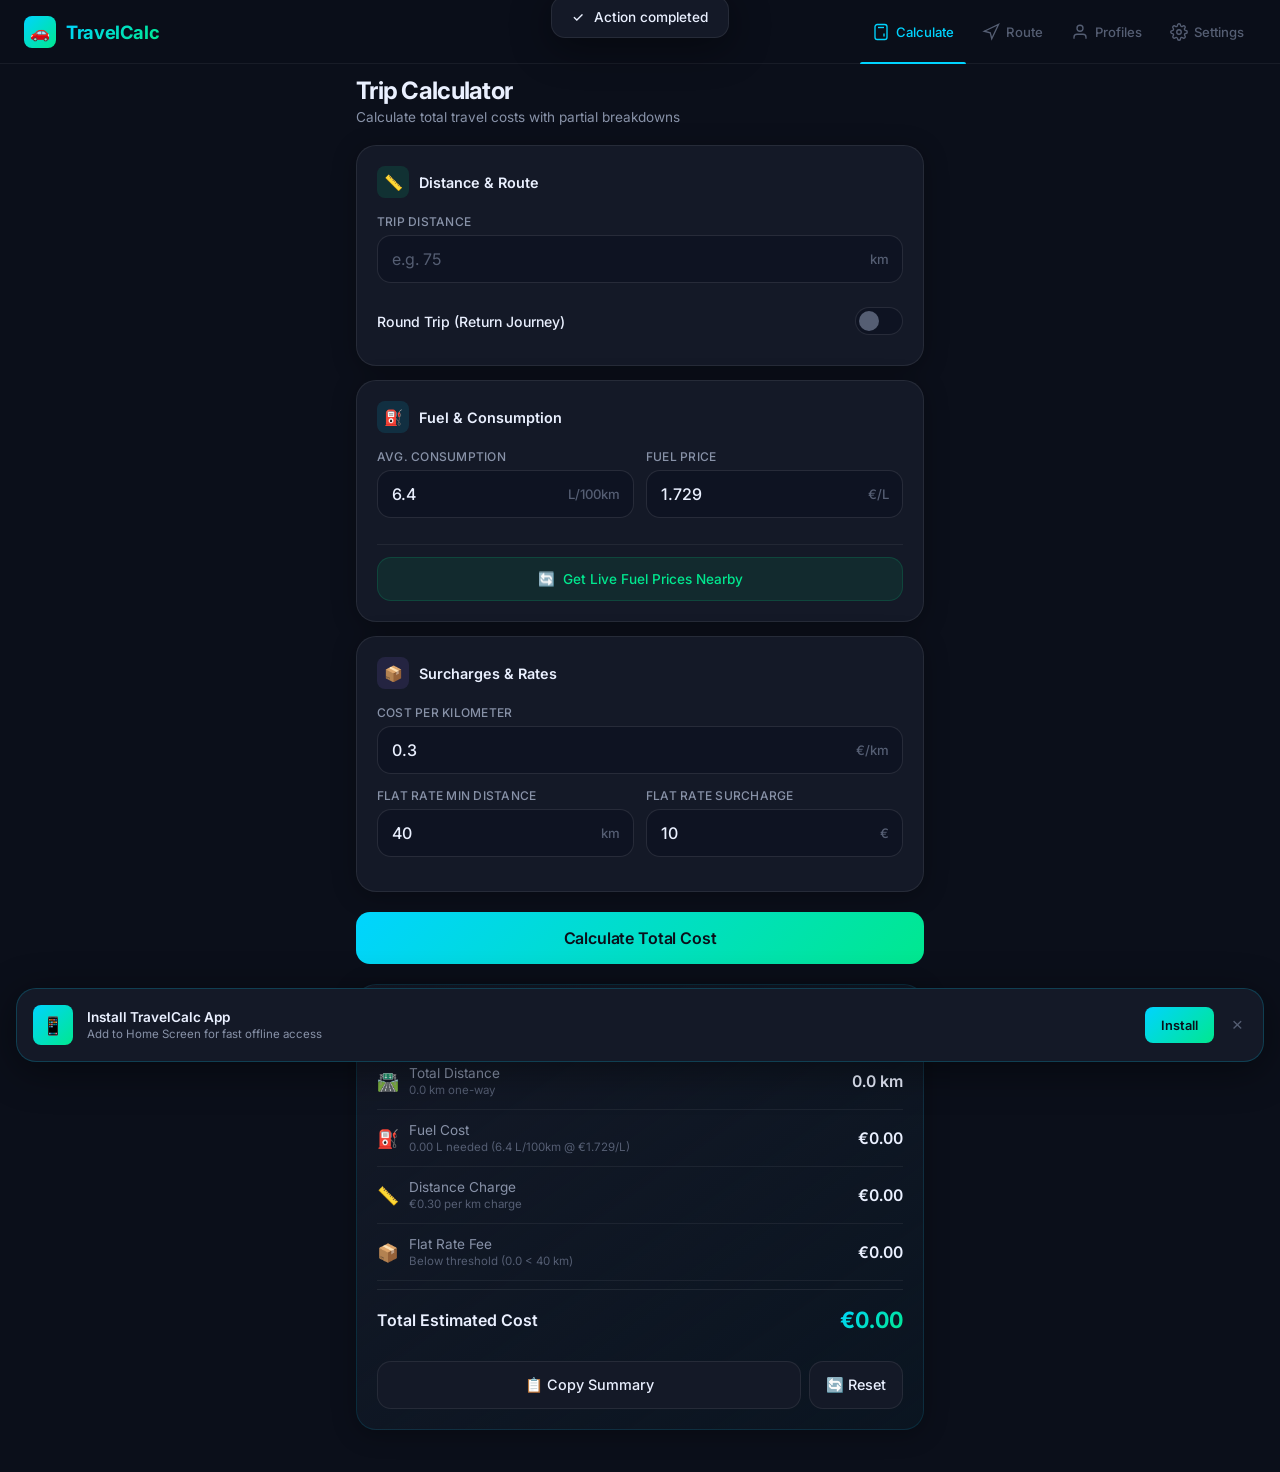
==== index.html @ 8da4ad48 "TravelCalc PWA v1.0 — Travel Cost Calculator" ====
<!DOCTYPE html>
<html lang="en">
<head>
  <meta charset="UTF-8">
  <meta name="viewport" content="width=device-width, initial-scale=1.0, maximum-scale=1.0, user-scalable=no, viewport-fit=cover">
  <title>Travel Cost Calculator — Smart Trip Expense & Fuel Estimation</title>
  <meta name="description" content="Quickly calculate travel and trip driving costs. Accurate fuel expenses, flat rates, per-kilometer charges, multiple vehicle profiles, and real-time gas prices.">
  <meta name="theme-color" content="#0b0f1a">
  <meta name="apple-mobile-web-app-capable" content="yes">
  <meta name="apple-mobile-web-app-status-bar-style" content="black-translucent">
  <meta name="apple-mobile-web-app-title" content="TravelCalc">

  <!-- Manifest & Icons -->
  <link rel="manifest" href="manifest.json">
  <link rel="icon" type="image/png" sizes="192x192" href="icons/icon-192.png">
  <link rel="apple-touch-icon" href="icons/icon-192.png">

  <!-- Typography: Inter -->
  <link rel="preconnect" href="https://fonts.googleapis.com">
  <link rel="preconnect" href="https://fonts.gstatic.com" crossorigin>
  <link href="https://fonts.googleapis.com/css2?family=Inter:wght@300;400;500;600;700;800&display=swap" rel="stylesheet">

  <link rel="stylesheet" href="style.css">
</head>
<body>

  <!-- Top App Header -->
  <header class="app-header">
    <div class="app-header__logo" id="headerLogo">
      <div class="app-header__logo-icon">🚗</div>
      <span>TravelCalc</span>
    </div>
    <button class="app-header__profile-badge" id="activeProfileBadge" title="Click to switch profile">
      <div class="app-header__profile-dot"></div>
      <span id="activeProfileBadgeName">Default Car</span>
    </button>
  </header>

  <!-- Main Views Container -->
  <main class="app-content">

    <!-- ==================== VIEW 1: CALCULATOR ==================== -->
    <section class="view active" id="view-calculator">
      <h1 class="section-title">Trip Calculator</h1>
      <p class="section-subtitle">Calculate total travel costs with partial breakdowns</p>

      <!-- Distance Card -->
      <div class="glass-card">
        <div class="glass-card__title">
          <div class="glass-card__title-icon route">📏</div>
          <span>Distance & Route</span>
        </div>

        <div class="form-group">
          <label class="form-label" for="inputDistance">Trip Distance</label>
          <div class="form-input-group">
            <input type="number" id="inputDistance" class="form-input" placeholder="e.g. 75" step="0.1" min="0" inputmode="decimal">
            <span class="form-input-group__suffix">km</span>
          </div>
        </div>

        <div class="toggle-row">
          <div class="toggle-row__label">Round Trip (Return Journey)</div>
          <label class="toggle-switch">
            <input type="checkbox" id="toggleRoundTrip">
            <span class="toggle-switch__slider"></span>
          </label>
        </div>
      </div>

      <!-- Fuel & Consumption Card -->
      <div class="glass-card">
        <div class="glass-card__title">
          <div class="glass-card__title-icon fuel">⛽</div>
          <span>Fuel & Consumption</span>
        </div>

        <div class="form-row">
          <div class="form-group">
            <label class="form-label" for="inputConsumption">Avg. Consumption</label>
            <div class="form-input-group">
              <input type="number" id="inputConsumption" class="form-input" placeholder="6.5" step="0.1" min="0" inputmode="decimal">
              <span class="form-input-group__suffix">L/100km</span>
            </div>
          </div>

          <div class="form-group">
            <label class="form-label" for="inputFuelPrice">Fuel Price</label>
            <div class="form-input-group">
              <input type="number" id="inputFuelPrice" class="form-input" placeholder="1.75" step="0.001" min="0" inputmode="decimal">
              <span class="form-input-group__suffix">€/L</span>
            </div>
          </div>
        </div>

        <!-- Live Fuel Price Button -->
        <div class="fetch-fuel-section">
          <button type="button" class="fetch-fuel-btn" id="btnFetchFuel">
            <span id="btnFetchFuelIcon">🔄</span>
            <span id="btnFetchFuelText">Get Live Fuel Prices Nearby</span>
          </button>
        </div>
      </div>

      <!-- Surcharges & Extra Costs Card -->
      <div class="glass-card">
        <div class="glass-card__title">
          <div class="glass-card__title-icon flat">📦</div>
          <span>Surcharges & Rates</span>
        </div>

        <div class="form-group">
          <label class="form-label" for="inputCostPerKm">Cost Per Kilometer</label>
          <div class="form-input-group">
            <input type="number" id="inputCostPerKm" class="form-input" placeholder="0.30" step="0.01" min="0" inputmode="decimal">
            <span class="form-input-group__suffix">€/km</span>
          </div>
        </div>

        <div class="form-row">
          <div class="form-group">
            <label class="form-label" for="inputFlatThreshold">Flat Rate Min Distance</label>
            <div class="form-input-group">
              <input type="number" id="inputFlatThreshold" class="form-input" placeholder="50" step="1" min="0" inputmode="numeric">
              <span class="form-input-group__suffix">km</span>
            </div>
          </div>

          <div class="form-group">
            <label class="form-label" for="inputFlatAmount">Flat Rate Surcharge</label>
            <div class="form-input-group">
              <input type="number" id="inputFlatAmount" class="form-input" placeholder="15.00" step="0.50" min="0" inputmode="decimal">
              <span class="form-input-group__suffix">€</span>
            </div>
          </div>
        </div>
      </div>

      <!-- Action Button -->
      <button type="button" class="btn-primary" id="btnCalculate">
        Calculate Total Cost
      </button>

      <!-- Calculation Results Panel -->
      <div class="results-panel" id="resultsPanel">
        <div class="glass-card">
          <div class="glass-card__title">
            <div class="glass-card__title-icon cost">📊</div>
            <span>Cost Breakdown</span>
          </div>

          <div class="result-row">
            <div class="result-row__left">
              <span class="result-row__icon">🛣️</span>
              <div>
                <div class="result-row__label">Total Distance</div>
                <div class="result-row__detail" id="resDistanceDetail">0 km one-way</div>
              </div>
            </div>
            <div class="result-row__value" id="resDistance">0.0 km</div>
          </div>

          <div class="result-row">
            <div class="result-row__left">
              <span class="result-row__icon">⛽</span>
              <div>
                <div class="result-row__label">Fuel Cost</div>
                <div class="result-row__detail" id="resFuelDetail">0.00 L needed</div>
              </div>
            </div>
            <div class="result-row__value" id="resFuelCost">€0.00</div>
          </div>

          <div class="result-row">
            <div class="result-row__left">
              <span class="result-row__icon">📏</span>
              <div>
                <div class="result-row__label">Distance Charge</div>
                <div class="result-row__detail" id="resKmDetail">€0.00 / km</div>
              </div>
            </div>
            <div class="result-row__value" id="resKmCost">€0.00</div>
          </div>

          <div class="result-row">
            <div class="result-row__left">
              <span class="result-row__icon">📦</span>
              <div>
                <div class="result-row__label">Flat Rate Fee</div>
                <div class="result-row__detail" id="resFlatDetail">Threshold not reached</div>
              </div>
            </div>
            <div class="result-row__value" id="resFlatCost">€0.00</div>
          </div>

          <div class="result-row total">
            <div class="result-row__label">Total Estimated Cost</div>
            <div class="result-row__value" id="resTotalCost">€0.00</div>
          </div>

          <div style="display: flex; gap: 8px; margin-top: 16px;">
            <button type="button" class="btn-secondary" id="btnCopySummary" style="flex: 1;">
              📋 Copy Summary
            </button>
            <button type="button" class="btn-secondary" id="btnResetCalc" style="width: auto; padding: 0 16px;">
              🔄 Reset
            </button>
          </div>
        </div>
      </div>
    </section>

    <!-- ==================== VIEW 2: ROUTE PLANNER ==================== -->
    <section class="view" id="view-route">
      <h1 class="section-title">Route Distance</h1>
      <p class="section-subtitle">Enter start & destination to determine route distance automatically</p>

      <div class="glass-card">
        <div class="glass-card__title">
          <div class="glass-card__title-icon route">📍</div>
          <span>Trip Locations</span>
        </div>

        <div class="form-group">
          <label class="form-label" for="routeOrigin">Starting Point (Origin)</label>
          <div class="form-input-group">
            <input type="text" id="routeOrigin" class="form-input" placeholder="e.g. Frankfurt Hauptbahnhof or City">
            <button type="button" class="form-input-group__btn" id="btnCurrentLocation" title="Use current GPS location">🎯</button>
          </div>
        </div>

        <div class="form-group">
          <label class="form-label" for="routeDestination">Destination</label>
          <div class="form-input-group">
            <input type="text" id="routeDestination" class="form-input" placeholder="e.g. Cologne Cathedral, Berlin, Munich">
          </div>
        </div>

        <button type="button" class="btn-primary" id="btnCalculateRoute">
          🔍 Find Distance & Route
        </button>

        <!-- Route Results Display -->
        <div id="routeResultsCard" class="hidden" style="margin-top: 20px;">
          <div class="route-info-bar">
            <div class="route-info-chip">
              <div class="route-info-chip__value" id="routeDistanceValue">0 km</div>
              <div class="route-info-chip__label">Driving Distance</div>
            </div>
            <div class="route-info-chip">
              <div class="route-info-chip__value" id="routeDurationValue">0 min</div>
              <div class="route-info-chip__label">Est. Travel Time</div>
            </div>
          </div>

          <div style="margin-top: 14px; display: flex; gap: 8px;">
            <button type="button" class="btn-primary" id="btnApplyRouteToCalc" style="margin-top: 0; flex: 1;">
              ⚡ Apply Distance & Calculate Costs
            </button>
          </div>
        </div>
      </div>

      <!-- Maps Sync Info Card -->
      <div class="glass-card" style="margin-top: 14px;">
        <div class="glass-card__title">
          <div class="glass-card__title-icon cost">ℹ️</div>
          <span>Routing & Google Maps Sync</span>
        </div>
        <p style="font-size: 0.82rem; color: var(--text-secondary); line-height: 1.5;">
          This app can utilize high-precision routing via <strong>Google Maps Distance Matrix</strong>. If no Google API key is configured yet, the app provides smart routing calculations automatically via open geospatial routing so you can start right away!
        </p>
        <button type="button" class="btn-secondary btn-small" id="btnOpenMapsSettings" style="margin-top: 12px;">
          ⚙️ Configure Google Maps API Key
        </button>
      </div>
    </section>

    <!-- ==================== VIEW 3: PROFILES ==================== -->
    <section class="view" id="view-profiles">
      <div style="display: flex; align-items: center; justify-content: space-between; margin-bottom: 4px;">
        <h1 class="section-title" style="margin-bottom: 0;">Vehicle Profiles</h1>
        <button type="button" class="btn-primary btn-small" id="btnOpenNewProfileModal" style="margin-top: 0;">
          + New Profile
        </button>
      </div>
      <p class="section-subtitle">Save vehicle presets and rates for instant calculation</p>

      <div class="profiles-grid" id="profilesListContainer">
        <!-- Injected via JavaScript -->
      </div>
    </section>

    <!-- ==================== VIEW 4: SETTINGS ==================== -->
    <section class="view" id="view-settings">
      <h1 class="section-title">Settings & APIs</h1>
      <p class="section-subtitle">Configure external services, defaults and data preferences</p>

      <!-- APIs Group -->
      <div class="settings-group">
        <div class="settings-group__title">External Synchronizations</div>

        <div class="settings-item">
          <div class="settings-item__left">
            <span class="settings-item__icon">🗺️</span>
            <div>
              <div class="settings-item__label">Google Maps API</div>
              <div class="settings-item__sublabel">For addresses & driving distance</div>
            </div>
          </div>
          <div class="settings-item__right">
            <span class="api-key-status missing" id="googleMapsStatus">Not configured</span>
          </div>
        </div>

        <div class="glass-card" style="margin-top: 6px; border-radius: 4px 4px var(--radius-md) var(--radius-md); padding: 14px;">
          <label class="form-label" for="settingGoogleMapsKey">Google Maps API Key</label>
          <div class="form-input-group">
            <input type="password" id="settingGoogleMapsKey" class="form-input" placeholder="Paste your AIzaSy... key">
            <button type="button" class="form-input-group__btn" id="btnToggleMapsKeyVisibility">👁️</button>
          </div>
          <div style="display: flex; gap: 8px; margin-top: 10px;">
            <button type="button" class="btn-secondary btn-small" id="btnSaveMapsKey">Save Key</button>
            <button type="button" class="btn-secondary btn-small" id="btnClearMapsKey">Clear</button>
          </div>
        </div>

        <div class="settings-item" style="margin-top: 12px;">
          <div class="settings-item__left">
            <span class="settings-item__icon">⛽</span>
            <div>
              <div class="settings-item__label">Tankerkönig API</div>
              <div class="settings-item__sublabel">Real-time gas station prices in Germany</div>
            </div>
          </div>
          <div class="settings-item__right">
            <span class="api-key-status missing" id="tankerkoenigStatus">Demo mode</span>
          </div>
        </div>

        <div class="glass-card" style="margin-top: 6px; border-radius: 4px 4px var(--radius-md) var(--radius-md); padding: 14px;">
          <label class="form-label" for="settingTankerkoenigKey">Tankerkönig API Key (UUID)</label>
          <div class="form-input-group">
            <input type="password" id="settingTankerkoenigKey" class="form-input" placeholder="e.g. 00000000-0000-0000-0000-000000000002">
            <button type="button" class="form-input-group__btn" id="btnToggleTankerKeyVisibility">👁️</button>
          </div>
          <div style="display: flex; gap: 8px; margin-top: 10px;">
            <button type="button" class="btn-secondary btn-small" id="btnSaveTankerKey">Save Key</button>
            <button type="button" class="btn-secondary btn-small" id="btnClearTankerKey">Clear</button>
          </div>
        </div>
      </div>

      <!-- App Preferences -->
      <div class="settings-group">
        <div class="settings-group__title">Preferences</div>

        <div class="settings-item">
          <div class="settings-item__left">
            <span class="settings-item__icon">⛽</span>
            <div>
              <div class="settings-item__label">Default Fuel Type</div>
              <div class="settings-item__sublabel">Preferred fuel grade for radar</div>
            </div>
          </div>
          <div class="settings-item__right" style="width: 140px;">
            <select id="prefFuelType" class="form-select" style="height: 38px; font-size: 0.85rem;">
              <option value="e5">Super E5</option>
              <option value="e10">Super E10</option>
              <option value="diesel">Diesel</option>
            </select>
          </div>
        </div>

        <div class="settings-item">
          <div class="settings-item__left">
            <span class="settings-item__icon">💶</span>
            <div>
              <div class="settings-item__label">Currency</div>
              <div class="settings-item__sublabel">Symbol used in calculations</div>
            </div>
          </div>
          <div class="settings-item__right" style="width: 100px;">
            <select id="prefCurrency" class="form-select" style="height: 38px; font-size: 0.85rem;">
              <option value="€">EUR (€)</option>
              <option value="$">USD ($)</option>
              <option value="CHF">CHF</option>
              <option value="£">GBP (£)</option>
            </select>
          </div>
        </div>
      </div>

      <!-- Data Management -->
      <div class="settings-group">
        <div class="settings-group__title">Data Management</div>
        <button type="button" class="btn-secondary btn-danger" id="btnResetAllData">
          🗑️ Reset All Profiles & Settings
        </button>
      </div>

      <!-- App Information -->
      <div class="app-info">
        <p><strong>Travel Cost Calculator PWA v1.0</strong></p>
        <p>Progressive Web Application for Android & Desktop</p>
        <p>Data stored locally in your browser sandbox.</p>
      </div>
    </section>

  </main>

  <!-- ==================== BOTTOM NAVIGATION ==================== -->
  <nav class="bottom-nav">
    <button type="button" class="bottom-nav__item active" data-view="calculator" id="navCalculator">
      <svg viewBox="0 0 24 24"><rect x="4" y="2" width="16" height="20" rx="3"></rect><line x1="8" y1="6" x2="16" y2="6"></line><line x1="16" y1="14" x2="16" y2="18"></line><line x1="8" y1="10" x2="8.01" y2="10"></line><line x1="12" y1="10" x2="12.01" y2="10"></line><line x1="16" y1="10" x2="16.01" y2="10"></line><line x1="8" y1="14" x2="8.01" y2="14"></line><line x1="12" y1="14" x2="12.01" y2="14"></line><line x1="8" y1="18" x2="8.01" y2="18"></line><line x1="12" y1="18" x2="12.01" y2="18"></line></svg>
      <span>Calculate</span>
    </button>
    <button type="button" class="bottom-nav__item" data-view="route" id="navRoute">
      <svg viewBox="0 0 24 24"><polygon points="3 11 22 2 13 21 11 13 3 11"></polygon></svg>
      <span>Route</span>
    </button>
    <button type="button" class="bottom-nav__item" data-view="profiles" id="navProfiles">
      <svg viewBox="0 0 24 24"><path d="M20 21v-2a4 4 0 0 0-4-4H8a4 4 0 0 0-4 4v2"></path><circle cx="12" cy="7" r="4"></circle></svg>
      <span>Profiles</span>
    </button>
    <button type="button" class="bottom-nav__item" data-view="settings" id="navSettings">
      <svg viewBox="0 0 24 24"><circle cx="12" cy="12" r="3"></circle><path d="M19.4 15a1.65 1.65 0 0 0 .33 1.82l.06.06a2 2 0 0 1 0 2.83 2 2 0 0 1-2.83 0l-.06-.06a1.65 1.65 0 0 0-1.82-.33 1.65 1.65 0 0 0-1 1.51V21a2 2 0 0 1-2 2 2 2 0 0 1-2-2v-.09A1.65 1.65 0 0 0 9 19.4a1.65 1.65 0 0 0-1.82.33l-.06.06a2 2 0 0 1-2.83 0 2 2 0 0 1 0-2.83l.06-.06a1.65 1.65 0 0 0 .33-1.82 1.65 1.65 0 0 0-1.51-1H3a2 2 0 0 1-2-2 2 2 0 0 1 2-2h.09A1.65 1.65 0 0 0 4.6 9a1.65 1.65 0 0 0-.33-1.82l-.06-.06a2 2 0 0 1 0-2.83 2 2 0 0 1 2.83 0l.06.06a1.65 1.65 0 0 0 1.82.33H9a1.65 1.65 0 0 0 1-1.51V3a2 2 0 0 1 2-2 2 2 0 0 1 2 2v.09a1.65 1.65 0 0 0 1 1.51 1.65 1.65 0 0 0 1.82-.33l.06-.06a2 2 0 0 1 2.83 0 2 2 0 0 1 0 2.83l-.06.06a1.65 1.65 0 0 0-.33 1.82V9a1.65 1.65 0 0 0 1.51 1H21a2 2 0 0 1 2 2 2 2 0 0 1-2 2h-.09a1.65 1.65 0 0 0-1.51 1z"></path></svg>
      <span>Settings</span>
    </button>
  </nav>

  <!-- ==================== MODAL: PROFILE CREATE/EDIT ==================== -->
  <div class="modal-overlay" id="profileModalOverlay">
    <div class="modal">
      <div class="modal__handle"></div>
      <h2 class="modal__title" id="profileModalTitle">Add Vehicle Profile</h2>

      <input type="hidden" id="modalProfileId">

      <div class="form-group">
        <label class="form-label" for="modalProfileName">Profile Name</label>
        <input type="text" id="modalProfileName" class="form-input" placeholder="e.g. My Commuter Car">
      </div>

      <div class="form-group">
        <label class="form-label" for="modalProfileVehicle">Vehicle Model / Description</label>
        <input type="text" id="modalProfileVehicle" class="form-input" placeholder="e.g. VW Golf 2.0 TDI">
      </div>

      <div class="form-row">
        <div class="form-group">
          <label class="form-label" for="modalProfileConsumption">Consumption (L/100km)</label>
          <input type="number" id="modalProfileConsumption" class="form-input" placeholder="6.2" step="0.1" min="0" inputmode="decimal">
        </div>

        <div class="form-group">
          <label class="form-label" for="modalProfileFuelType">Fuel Type</label>
          <select id="modalProfileFuelType" class="form-select">
            <option value="e5">Super E5</option>
            <option value="e10">Super E10</option>
            <option value="diesel">Diesel</option>
          </select>
        </div>
      </div>

      <div class="form-group">
        <label class="form-label" for="modalProfileCostPerKm">Cost Per Kilometer (€/km)</label>
        <input type="number" id="modalProfileCostPerKm" class="form-input" placeholder="0.30" step="0.01" min="0" inputmode="decimal">
      </div>

      <div class="form-row">
        <div class="form-group">
          <label class="form-label" for="modalProfileFlatThreshold">Flat Rate Min (km)</label>
          <input type="number" id="modalProfileFlatThreshold" class="form-input" placeholder="50" step="1" min="0" inputmode="numeric">
        </div>

        <div class="form-group">
          <label class="form-label" for="modalProfileFlatAmount">Flat Rate Surcharge (€)</label>
          <input type="number" id="modalProfileFlatAmount" class="form-input" placeholder="15.00" step="0.5" min="0" inputmode="decimal">
        </div>
      </div>

      <div class="modal__footer">
        <button type="button" class="btn-secondary" id="btnCancelProfileModal">Cancel</button>
        <button type="button" class="btn-primary" id="btnSaveProfileModal">Save Profile</button>
      </div>
    </div>
  </div>

  <!-- ==================== MODAL: NEARBY GAS STATIONS ==================== -->
  <div class="modal-overlay" id="stationsModalOverlay">
    <div class="modal">
      <div class="modal__handle"></div>
      <h2 class="modal__title">Nearby Gas Stations & Prices</h2>
      <p style="font-size: 0.8rem; color: var(--text-secondary); margin-bottom: 12px;">
        Tap any station to adopt its current price into your calculation:
      </p>

      <div id="stationsListContainer" class="station-list">
        <!-- Stations injected here -->
      </div>

      <div class="modal__footer">
        <button type="button" class="btn-secondary" id="btnCloseStationsModal">Close</button>
      </div>
    </div>
  </div>

  <!-- ==================== TOAST ==================== -->
  <div class="toast" id="appToast">
    <span id="toastIcon">✓</span>
    <span id="toastMessage">Action completed</span>
  </div>

  <!-- ==================== INSTALL BANNER ==================== -->
  <div class="install-banner" id="installBanner">
    <div class="install-banner__icon">📱</div>
    <div class="install-banner__text">
      <div class="install-banner__title">Install TravelCalc App</div>
      <div class="install-banner__subtitle">Add to Home Screen for fast offline access</div>
    </div>
    <button type="button" class="install-banner__install" id="btnInstallPwa">Install</button>
    <button type="button" class="install-banner__close" id="btnCloseInstallBanner">&times;</button>
  </div>

  <!-- Application Logic -->
  <script src="app.js"></script>
</body>
</html>
---- style.css ----
/* ========================================
   TRAVEL COST CALCULATOR PWA — STYLE
   Premium Dark Theme, Mobile-First
   ======================================== */

/* ---- CSS Custom Properties ---- */
:root {
  --bg-primary: #0b0f1a;
  --bg-secondary: #101526;
  --bg-card: #141927;
  --bg-card-hover: #1a2035;
  --bg-input: #0e1322;
  --bg-modal: rgba(5, 8, 18, 0.92);

  --border-subtle: rgba(255, 255, 255, 0.06);
  --border-card: rgba(255, 255, 255, 0.08);
  --border-input: rgba(255, 255, 255, 0.1);
  --border-focus: var(--accent-primary);

  --accent-primary: #00d4ff;
  --accent-secondary: #00e88f;
  --accent-warning: #ffb347;
  --accent-danger: #ff5e6c;
  --accent-gradient: linear-gradient(135deg, #00d4ff, #00e88f);
  --accent-glow: 0 0 20px rgba(0, 212, 255, 0.25);

  --text-primary: #eaf0ff;
  --text-secondary: #8892a8;
  --text-muted: #555e73;
  --text-accent: var(--accent-primary);

  --radius-sm: 8px;
  --radius-md: 14px;
  --radius-lg: 20px;
  --radius-xl: 28px;

  --shadow-card: 0 4px 24px rgba(0, 0, 0, 0.3);
  --shadow-elevated: 0 8px 40px rgba(0, 0, 0, 0.45);
  --shadow-bottom-nav: 0 -4px 30px rgba(0, 0, 0, 0.5);

  --transition-fast: 0.15s ease;
  --transition-normal: 0.3s cubic-bezier(0.4, 0, 0.2, 1);
  --transition-slow: 0.5s cubic-bezier(0.4, 0, 0.2, 1);

  --font-family: 'Inter', -apple-system, BlinkMacSystemFont, 'Segoe UI', sans-serif;

  --nav-height: 64px;
  --bottom-nav-height: 68px;
  --safe-area-bottom: env(safe-area-inset-bottom, 0px);
}

/* ---- Reset & Base ---- */
*, *::before, *::after {
  margin: 0;
  padding: 0;
  box-sizing: border-box;
}

html {
  font-size: 16px;
  -webkit-tap-highlight-color: transparent;
  scroll-behavior: smooth;
}

body {
  font-family: var(--font-family);
  background: var(--bg-primary);
  color: var(--text-primary);
  min-height: 100dvh;
  overflow-x: hidden;
  -webkit-font-smoothing: antialiased;
  -moz-osx-font-smoothing: grayscale;
}

/* Scrollbar styling */
::-webkit-scrollbar {
  width: 4px;
}
::-webkit-scrollbar-track {
  background: transparent;
}
::-webkit-scrollbar-thumb {
  background: var(--text-muted);
  border-radius: 4px;
}

/* ---- Utilities ---- */
.hidden {
  display: none !important;
}

.sr-only {
  position: absolute;
  width: 1px;
  height: 1px;
  padding: 0;
  margin: -1px;
  overflow: hidden;
  clip: rect(0,0,0,0);
  border: 0;
}

/* ---- Top Header ---- */
.app-header {
  position: fixed;
  top: 0;
  left: 0;
  right: 0;
  height: var(--nav-height);
  background: rgba(11, 15, 26, 0.85);
  backdrop-filter: blur(20px);
  -webkit-backdrop-filter: blur(20px);
  border-bottom: 1px solid var(--border-subtle);
  display: flex;
  align-items: center;
  justify-content: space-between;
  padding: 0 20px;
  z-index: 100;
}

.app-header__logo {
  display: flex;
  align-items: center;
  gap: 10px;
  font-size: 1.15rem;
  font-weight: 700;
  color: var(--text-primary);
  letter-spacing: -0.02em;
  cursor: pointer;
}

.app-header__logo-icon {
  width: 32px;
  height: 32px;
  background: var(--accent-gradient);
  border-radius: var(--radius-sm);
  display: flex;
  align-items: center;
  justify-content: center;
  font-size: 1rem;
}

.app-header__logo span {
  background: var(--accent-gradient);
  -webkit-background-clip: text;
  -webkit-text-fill-color: transparent;
  background-clip: text;
}

.app-header__profile-badge {
  display: flex;
  align-items: center;
  gap: 8px;
  background: var(--bg-card);
  border: 1px solid var(--border-card);
  border-radius: var(--radius-xl);
  padding: 6px 14px 6px 10px;
  font-size: 0.8rem;
  color: var(--text-secondary);
  cursor: pointer;
  transition: var(--transition-fast);
}

.app-header__profile-badge:hover,
.app-header__profile-badge:active {
  background: var(--bg-card-hover);
  border-color: var(--accent-primary);
  color: var(--text-primary);
}

.app-header__profile-dot {
  width: 8px;
  height: 8px;
  border-radius: 50%;
  background: var(--accent-secondary);
}

/* ---- Bottom Navigation ---- */
.bottom-nav {
  position: fixed;
  bottom: 0;
  left: 0;
  right: 0;
  height: calc(var(--bottom-nav-height) + var(--safe-area-bottom));
  padding-bottom: var(--safe-area-bottom);
  background: rgba(14, 19, 34, 0.92);
  backdrop-filter: blur(24px);
  -webkit-backdrop-filter: blur(24px);
  border-top: 1px solid var(--border-subtle);
  box-shadow: var(--shadow-bottom-nav);
  display: flex;
  align-items: stretch;
  z-index: 100;
}

.bottom-nav__item {
  flex: 1;
  display: flex;
  flex-direction: column;
  align-items: center;
  justify-content: center;
  gap: 4px;
  background: none;
  border: none;
  color: var(--text-muted);
  font-family: var(--font-family);
  font-size: 0.65rem;
  font-weight: 500;
  cursor: pointer;
  transition: var(--transition-fast);
  position: relative;
  -webkit-tap-highlight-color: transparent;
}

.bottom-nav__item svg {
  width: 22px;
  height: 22px;
  stroke: currentColor;
  fill: none;
  stroke-width: 1.8;
  transition: var(--transition-fast);
}

.bottom-nav__item.active {
  color: var(--accent-primary);
}

.bottom-nav__item.active::before {
  content: '';
  position: absolute;
  top: 0;
  left: 50%;
  transform: translateX(-50%);
  width: 32px;
  height: 3px;
  background: var(--accent-primary);
  border-radius: 0 0 3px 3px;
}

.bottom-nav__item:active {
  transform: scale(0.92);
}

/* ---- Main Content Area ---- */
.app-content {
  padding-top: calc(var(--nav-height) + 12px);
  padding-bottom: calc(var(--bottom-nav-height) + var(--safe-area-bottom) + 20px);
  min-height: 100dvh;
}

/* ---- View Containers ---- */
.view {
  display: none;
  padding: 0 16px;
  animation: viewFadeIn 0.35s ease forwards;
}

.view.active {
  display: block;
}

@keyframes viewFadeIn {
  from {
    opacity: 0;
    transform: translateY(12px);
  }
  to {
    opacity: 1;
    transform: translateY(0);
  }
}

/* ---- Section Title ---- */
.section-title {
  font-size: 1.5rem;
  font-weight: 700;
  letter-spacing: -0.03em;
  margin-bottom: 4px;
}

.section-subtitle {
  font-size: 0.85rem;
  color: var(--text-secondary);
  margin-bottom: 20px;
}

/* ---- Glass Card ---- */
.glass-card {
  background: var(--bg-card);
  border: 1px solid var(--border-card);
  border-radius: var(--radius-lg);
  padding: 20px;
  box-shadow: var(--shadow-card);
  transition: var(--transition-normal);
}

.glass-card + .glass-card {
  margin-top: 14px;
}

.glass-card__title {
  display: flex;
  align-items: center;
  gap: 10px;
  font-size: 0.9rem;
  font-weight: 600;
  color: var(--text-primary);
  margin-bottom: 16px;
}

.glass-card__title-icon {
  width: 32px;
  height: 32px;
  border-radius: var(--radius-sm);
  display: flex;
  align-items: center;
  justify-content: center;
  font-size: 0.95rem;
  flex-shrink: 0;
}

.glass-card__title-icon.fuel {
  background: rgba(0, 212, 255, 0.12);
}
.glass-card__title-icon.route {
  background: rgba(0, 232, 143, 0.12);
}
.glass-card__title-icon.cost {
  background: rgba(255, 179, 71, 0.12);
}
.glass-card__title-icon.flat {
  background: rgba(160, 120, 255, 0.12);
}

/* ---- Form Elements ---- */
.form-group {
  margin-bottom: 14px;
}

.form-group:last-child {
  margin-bottom: 0;
}

.form-label {
  display: block;
  font-size: 0.75rem;
  font-weight: 500;
  color: var(--text-secondary);
  margin-bottom: 6px;
  letter-spacing: 0.02em;
  text-transform: uppercase;
}

.form-input {
  width: 100%;
  height: 48px;
  background: var(--bg-input);
  border: 1.5px solid var(--border-input);
  border-radius: var(--radius-md);
  padding: 0 14px;
  font-family: var(--font-family);
  font-size: 1rem;
  font-weight: 500;
  color: var(--text-primary);
  transition: var(--transition-fast);
  outline: none;
  -webkit-appearance: none;
}

.form-input:focus {
  border-color: var(--border-focus);
  box-shadow: 0 0 0 3px rgba(0, 212, 255, 0.1);
}

.form-input::placeholder {
  color: var(--text-muted);
  font-weight: 400;
}

.form-input-group {
  position: relative;
  display: flex;
  align-items: center;
}

.form-input-group .form-input {
  padding-right: 52px;
}

.form-input-group__suffix {
  position: absolute;
  right: 14px;
  font-size: 0.82rem;
  font-weight: 500;
  color: var(--text-muted);
  pointer-events: none;
}

.form-input-group__btn {
  position: absolute;
  right: 6px;
  width: 36px;
  height: 36px;
  border-radius: var(--radius-sm);
  background: rgba(0, 212, 255, 0.1);
  border: none;
  color: var(--accent-primary);
  display: flex;
  align-items: center;
  justify-content: center;
  cursor: pointer;
  transition: var(--transition-fast);
  font-size: 1.1rem;
}

.form-input-group__btn:hover,
.form-input-group__btn:active {
  background: rgba(0, 212, 255, 0.2);
}

.form-row {
  display: grid;
  grid-template-columns: 1fr 1fr;
  gap: 12px;
}

/* Toggle Switch */
.toggle-row {
  display: flex;
  align-items: center;
  justify-content: space-between;
  padding: 10px 0;
}

.toggle-row__label {
  font-size: 0.88rem;
  font-weight: 500;
  color: var(--text-primary);
}

.toggle-switch {
  position: relative;
  width: 48px;
  height: 28px;
  cursor: pointer;
}

.toggle-switch input {
  opacity: 0;
  width: 0;
  height: 0;
}

.toggle-switch__slider {
  position: absolute;
  inset: 0;
  background: var(--bg-input);
  border: 1.5px solid var(--border-input);
  border-radius: 14px;
  transition: var(--transition-normal);
}

.toggle-switch__slider::before {
  content: '';
  position: absolute;
  width: 20px;
  height: 20px;
  left: 3px;
  bottom: 3px;
  background: var(--text-muted);
  border-radius: 50%;
  transition: var(--transition-normal);
}

.toggle-switch input:checked + .toggle-switch__slider {
  background: rgba(0, 212, 255, 0.15);
  border-color: var(--accent-primary);
}

.toggle-switch input:checked + .toggle-switch__slider::before {
  transform: translateX(20px);
  background: var(--accent-primary);
}

/* Select Dropdown */
.form-select {
  width: 100%;
  height: 48px;
  background: var(--bg-input);
  border: 1.5px solid var(--border-input);
  border-radius: var(--radius-md);
  padding: 0 14px;
  font-family: var(--font-family);
  font-size: 1rem;
  font-weight: 500;
  color: var(--text-primary);
  outline: none;
  cursor: pointer;
  transition: var(--transition-fast);
  -webkit-appearance: none;
  appearance: none;
  background-image: url("data:image/svg+xml,%3Csvg xmlns='http://www.w3.org/2000/svg' width='16' height='16' fill='%238892a8' viewBox='0 0 16 16'%3E%3Cpath d='M4.5 6l3.5 4 3.5-4'/%3E%3C/svg%3E");
  background-repeat: no-repeat;
  background-position: right 14px center;
  background-size: 16px;
}

.form-select:focus {
  border-color: var(--border-focus);
  box-shadow: 0 0 0 3px rgba(0, 212, 255, 0.1);
}

/* ---- Primary Button ---- */
.btn-primary {
  width: 100%;
  height: 52px;
  background: var(--accent-gradient);
  border: none;
  border-radius: var(--radius-md);
  font-family: var(--font-family);
  font-size: 1rem;
  font-weight: 600;
  color: var(--bg-primary);
  cursor: pointer;
  transition: var(--transition-normal);
  position: relative;
  overflow: hidden;
  letter-spacing: -0.01em;
  margin-top: 20px;
}

.btn-primary:hover {
  box-shadow: var(--accent-glow);
  transform: translateY(-1px);
}

.btn-primary:active {
  transform: scale(0.98) translateY(0);
}

.btn-primary::after {
  content: '';
  position: absolute;
  inset: 0;
  background: linear-gradient(90deg, transparent, rgba(255,255,255,0.15), transparent);
  transform: translateX(-100%);
  transition: transform 0.6s ease;
}

.btn-primary:hover::after {
  transform: translateX(100%);
}

.btn-secondary {
  width: 100%;
  height: 48px;
  background: var(--bg-card);
  border: 1.5px solid var(--border-card);
  border-radius: var(--radius-md);
  font-family: var(--font-family);
  font-size: 0.9rem;
  font-weight: 500;
  color: var(--text-primary);
  cursor: pointer;
  transition: var(--transition-fast);
}

.btn-secondary:hover,
.btn-secondary:active {
  background: var(--bg-card-hover);
  border-color: var(--accent-primary);
}

.btn-danger {
  background: rgba(255, 94, 108, 0.1);
  border-color: rgba(255, 94, 108, 0.2);
  color: var(--accent-danger);
}

.btn-danger:hover,
.btn-danger:active {
  background: rgba(255, 94, 108, 0.18);
  border-color: var(--accent-danger);
}

.btn-small {
  height: 38px;
  padding: 0 16px;
  font-size: 0.82rem;
  border-radius: var(--radius-sm);
  width: auto;
}

.btn-icon {
  width: 44px;
  height: 44px;
  border-radius: var(--radius-md);
  background: var(--bg-card);
  border: 1px solid var(--border-card);
  display: flex;
  align-items: center;
  justify-content: center;
  color: var(--text-secondary);
  cursor: pointer;
  transition: var(--transition-fast);
  font-size: 1.1rem;
  flex-shrink: 0;
}

.btn-icon:hover,
.btn-icon:active {
  background: var(--bg-card-hover);
  color: var(--accent-primary);
  border-color: var(--accent-primary);
}

/* ---- Results Panel ---- */
.results-panel {
  margin-top: 20px;
  animation: slideUp 0.45s cubic-bezier(0.34, 1.56, 0.64, 1) forwards;
}

@keyframes slideUp {
  from {
    opacity: 0;
    transform: translateY(30px);
  }
  to {
    opacity: 1;
    transform: translateY(0);
  }
}

.results-panel .glass-card {
  border-color: rgba(0, 212, 255, 0.12);
  background: linear-gradient(145deg, var(--bg-card) 0%, rgba(0, 212, 255, 0.03) 100%);
}

.result-row {
  display: flex;
  align-items: center;
  justify-content: space-between;
  padding: 12px 0;
  border-bottom: 1px solid var(--border-subtle);
}

.result-row:last-child {
  border-bottom: none;
}

.result-row__left {
  display: flex;
  align-items: center;
  gap: 10px;
}

.result-row__icon {
  font-size: 1.1rem;
}

.result-row__label {
  font-size: 0.85rem;
  color: var(--text-secondary);
}

.result-row__value {
  font-size: 1rem;
  font-weight: 600;
  color: var(--text-primary);
  font-variant-numeric: tabular-nums;
}

.result-row.total {
  margin-top: 8px;
  padding-top: 16px;
  border-top: 1.5px solid var(--border-card);
  border-bottom: none;
}

.result-row.total .result-row__label {
  font-size: 1rem;
  font-weight: 600;
  color: var(--text-primary);
}

.result-row.total .result-row__value {
  font-size: 1.4rem;
  font-weight: 700;
  background: var(--accent-gradient);
  -webkit-background-clip: text;
  -webkit-text-fill-color: transparent;
  background-clip: text;
}

/* Result row detail text */
.result-row__detail {
  font-size: 0.72rem;
  color: var(--text-muted);
  margin-top: 2px;
}

/* ---- Route View Extras ---- */
.route-info-bar {
  display: flex;
  gap: 12px;
  margin-top: 14px;
}

.route-info-chip {
  flex: 1;
  background: rgba(0, 232, 143, 0.08);
  border: 1px solid rgba(0, 232, 143, 0.15);
  border-radius: var(--radius-md);
  padding: 12px;
  text-align: center;
}

.route-info-chip__value {
  font-size: 1.2rem;
  font-weight: 700;
  color: var(--accent-secondary);
}

.route-info-chip__label {
  font-size: 0.7rem;
  color: var(--text-secondary);
  text-transform: uppercase;
  letter-spacing: 0.04em;
  margin-top: 2px;
}

/* ---- Profile Cards ---- */
.profiles-grid {
  display: flex;
  flex-direction: column;
  gap: 12px;
}

.profile-card {
  background: var(--bg-card);
  border: 1.5px solid var(--border-card);
  border-radius: var(--radius-lg);
  padding: 16px;
  display: flex;
  align-items: center;
  gap: 14px;
  cursor: pointer;
  transition: var(--transition-normal);
}

.profile-card:hover,
.profile-card:active {
  background: var(--bg-card-hover);
}

.profile-card.active {
  border-color: var(--accent-primary);
  background: rgba(0, 212, 255, 0.04);
  box-shadow: 0 0 24px rgba(0, 212, 255, 0.08);
}

.profile-card__avatar {
  width: 44px;
  height: 44px;
  border-radius: var(--radius-md);
  background: var(--accent-gradient);
  display: flex;
  align-items: center;
  justify-content: center;
  font-size: 1.2rem;
  flex-shrink: 0;
  color: var(--bg-primary);
  font-weight: 700;
}

.profile-card__info {
  flex: 1;
  min-width: 0;
}

.profile-card__name {
  font-size: 0.95rem;
  font-weight: 600;
  color: var(--text-primary);
  white-space: nowrap;
  overflow: hidden;
  text-overflow: ellipsis;
}

.profile-card__meta {
  font-size: 0.75rem;
  color: var(--text-secondary);
  margin-top: 2px;
  display: flex;
  gap: 10px;
  flex-wrap: wrap;
}

.profile-card__meta span {
  display: flex;
  align-items: center;
  gap: 4px;
}

.profile-card__actions {
  display: flex;
  gap: 6px;
}

.profile-card__actions .btn-icon {
  width: 36px;
  height: 36px;
  font-size: 0.9rem;
}

.add-profile-btn {
  width: 100%;
  height: 56px;
  background: var(--bg-card);
  border: 2px dashed var(--border-card);
  border-radius: var(--radius-lg);
  display: flex;
  align-items: center;
  justify-content: center;
  gap: 8px;
  color: var(--text-muted);
  font-family: var(--font-family);
  font-size: 0.88rem;
  font-weight: 500;
  cursor: pointer;
  transition: var(--transition-fast);
}

.add-profile-btn:hover,
.add-profile-btn:active {
  border-color: var(--accent-primary);
  color: var(--accent-primary);
  background: rgba(0, 212, 255, 0.04);
}

/* ---- Fuel Stations List ---- */
.station-list {
  display: flex;
  flex-direction: column;
  gap: 8px;
  margin-top: 12px;
  max-height: 280px;
  overflow-y: auto;
}

.station-item {
  display: flex;
  align-items: center;
  gap: 12px;
  padding: 12px;
  background: var(--bg-input);
  border: 1px solid var(--border-subtle);
  border-radius: var(--radius-md);
  cursor: pointer;
  transition: var(--transition-fast);
}

.station-item:hover,
.station-item:active {
  border-color: var(--accent-primary);
  background: rgba(0, 212, 255, 0.04);
}

.station-item__price {
  font-size: 1.15rem;
  font-weight: 700;
  color: var(--accent-secondary);
  min-width: 58px;
}

.station-item__info {
  flex: 1;
  min-width: 0;
}

.station-item__name {
  font-size: 0.82rem;
  font-weight: 600;
  color: var(--text-primary);
  white-space: nowrap;
  overflow: hidden;
  text-overflow: ellipsis;
}

.station-item__distance {
  font-size: 0.72rem;
  color: var(--text-muted);
  margin-top: 1px;
}

.station-item__use {
  font-size: 0.72rem;
  font-weight: 600;
  color: var(--accent-primary);
  text-transform: uppercase;
  letter-spacing: 0.05em;
}

/* ---- Settings View ---- */
.settings-group {
  margin-bottom: 24px;
}

.settings-group__title {
  font-size: 0.72rem;
  font-weight: 600;
  color: var(--text-muted);
  text-transform: uppercase;
  letter-spacing: 0.06em;
  margin-bottom: 10px;
  padding-left: 4px;
}

.settings-item {
  display: flex;
  align-items: center;
  justify-content: space-between;
  padding: 14px 16px;
  background: var(--bg-card);
  border: 1px solid var(--border-card);
  border-radius: var(--radius-md);
  margin-bottom: 2px;
}

.settings-item:first-child {
  border-radius: var(--radius-md) var(--radius-md) 4px 4px;
}

.settings-item:last-child {
  border-radius: 4px 4px var(--radius-md) var(--radius-md);
  margin-bottom: 0;
}

.settings-item:only-child {
  border-radius: var(--radius-md);
}

.settings-item__left {
  display: flex;
  align-items: center;
  gap: 12px;
}

.settings-item__icon {
  font-size: 1.1rem;
}

.settings-item__label {
  font-size: 0.88rem;
  font-weight: 500;
  color: var(--text-primary);
}

.settings-item__sublabel {
  font-size: 0.72rem;
  color: var(--text-muted);
  margin-top: 1px;
}

.settings-item__right {
  font-size: 0.82rem;
  color: var(--text-muted);
}

.api-key-input {
  width: 150px;
  height: 36px;
  background: var(--bg-input);
  border: 1px solid var(--border-input);
  border-radius: var(--radius-sm);
  padding: 0 10px;
  font-family: var(--font-family);
  font-size: 0.78rem;
  color: var(--text-primary);
  outline: none;
  transition: var(--transition-fast);
}

.api-key-input:focus {
  border-color: var(--accent-primary);
}

.api-key-status {
  display: inline-flex;
  align-items: center;
  gap: 4px;
  font-size: 0.72rem;
  font-weight: 500;
  padding: 3px 8px;
  border-radius: 10px;
}

.api-key-status.connected {
  background: rgba(0, 232, 143, 0.1);
  color: var(--accent-secondary);
}

.api-key-status.missing {
  background: rgba(255, 179, 71, 0.1);
  color: var(--accent-warning);
}

/* ---- Modal ---- */
.modal-overlay {
  position: fixed;
  inset: 0;
  background: var(--bg-modal);
  backdrop-filter: blur(8px);
  -webkit-backdrop-filter: blur(8px);
  z-index: 200;
  display: flex;
  align-items: flex-end;
  justify-content: center;
  opacity: 0;
  visibility: hidden;
  transition: var(--transition-normal);
}

.modal-overlay.active {
  opacity: 1;
  visibility: visible;
}

.modal {
  width: 100%;
  max-width: 500px;
  max-height: 90dvh;
  background: var(--bg-secondary);
  border: 1px solid var(--border-card);
  border-radius: var(--radius-xl) var(--radius-xl) 0 0;
  padding: 24px 20px calc(20px + var(--safe-area-bottom));
  overflow-y: auto;
  transform: translateY(100%);
  transition: transform 0.4s cubic-bezier(0.32, 0.72, 0, 1);
}

.modal-overlay.active .modal {
  transform: translateY(0);
}

.modal__handle {
  width: 36px;
  height: 4px;
  background: var(--text-muted);
  border-radius: 2px;
  margin: 0 auto 20px;
  opacity: 0.5;
}

.modal__title {
  font-size: 1.2rem;
  font-weight: 700;
  margin-bottom: 20px;
  letter-spacing: -0.02em;
}

.modal__footer {
  display: flex;
  gap: 10px;
  margin-top: 24px;
}

.modal__footer .btn-primary,
.modal__footer .btn-secondary {
  margin-top: 0;
}

/* ---- Toast Notification ---- */
.toast {
  position: fixed;
  top: calc(var(--nav-height) + 16px);
  left: 50%;
  transform: translateX(-50%) translateY(-200%);
  background: var(--bg-card);
  border: 1px solid var(--border-card);
  border-radius: var(--radius-md);
  padding: 12px 20px;
  font-size: 0.85rem;
  font-weight: 500;
  color: var(--text-primary);
  box-shadow: var(--shadow-elevated);
  z-index: 150;
  transition: transform 0.4s cubic-bezier(0.34, 1.56, 0.64, 1);
  display: flex;
  align-items: center;
  gap: 10px;
  max-width: calc(100% - 32px);
  pointer-events: none;
}

.toast.show {
  transform: translateX(-50%) translateY(0);
  pointer-events: auto;
}

.toast.success {
  border-color: rgba(0, 232, 143, 0.3);
}

.toast.error {
  border-color: rgba(255, 94, 108, 0.3);
}

/* ---- Shimmer Loading ---- */
.shimmer {
  position: relative;
  overflow: hidden;
}

.shimmer::after {
  content: '';
  position: absolute;
  inset: 0;
  background: linear-gradient(90deg, transparent, rgba(255,255,255,0.04), transparent);
  animation: shimmerAnim 1.5s infinite;
}

@keyframes shimmerAnim {
  from { transform: translateX(-100%); }
  to { transform: translateX(100%); }
}

/* ---- Fetch Fuel Price Section ---- */
.fetch-fuel-section {
  margin-top: 12px;
  padding-top: 12px;
  border-top: 1px solid var(--border-subtle);
}

.fetch-fuel-btn {
  width: 100%;
  height: 44px;
  background: rgba(0, 232, 143, 0.08);
  border: 1px solid rgba(0, 232, 143, 0.15);
  border-radius: var(--radius-md);
  display: flex;
  align-items: center;
  justify-content: center;
  gap: 8px;
  color: var(--accent-secondary);
  font-family: var(--font-family);
  font-size: 0.85rem;
  font-weight: 500;
  cursor: pointer;
  transition: var(--transition-fast);
}

.fetch-fuel-btn:hover,
.fetch-fuel-btn:active {
  background: rgba(0, 232, 143, 0.14);
}

.fetch-fuel-btn:disabled {
  opacity: 0.5;
  cursor: not-allowed;
}

/* ---- Empty State ---- */
.empty-state {
  text-align: center;
  padding: 40px 20px;
  color: var(--text-muted);
}

.empty-state__icon {
  font-size: 2.5rem;
  margin-bottom: 12px;
  opacity: 0.5;
}

.empty-state__text {
  font-size: 0.9rem;
  line-height: 1.5;
}

/* ---- Divider ---- */
.divider {
  height: 1px;
  background: var(--border-subtle);
  margin: 16px 0;
}

/* ---- App Info ---- */
.app-info {
  text-align: center;
  padding: 20px;
  color: var(--text-muted);
  font-size: 0.75rem;
  line-height: 1.6;
}

.app-info a {
  color: var(--accent-primary);
  text-decoration: none;
}

/* ---- Install Banner ---- */
.install-banner {
  position: fixed;
  bottom: calc(var(--bottom-nav-height) + var(--safe-area-bottom) + 12px);
  left: 16px;
  right: 16px;
  background: var(--bg-card);
  border: 1px solid rgba(0, 212, 255, 0.2);
  border-radius: var(--radius-lg);
  padding: 16px;
  display: flex;
  align-items: center;
  gap: 14px;
  box-shadow: var(--shadow-elevated);
  z-index: 90;
  transform: translateY(calc(100% + 100px));
  transition: transform 0.5s cubic-bezier(0.34, 1.56, 0.64, 1);
}

.install-banner.show {
  transform: translateY(0);
}

.install-banner__icon {
  width: 40px;
  height: 40px;
  background: var(--accent-gradient);
  border-radius: var(--radius-sm);
  display: flex;
  align-items: center;
  justify-content: center;
  font-size: 1.1rem;
  flex-shrink: 0;
}

.install-banner__text {
  flex: 1;
}

.install-banner__title {
  font-size: 0.85rem;
  font-weight: 600;
  color: var(--text-primary);
}

.install-banner__subtitle {
  font-size: 0.72rem;
  color: var(--text-secondary);
  margin-top: 2px;
}

.install-banner__close {
  background: none;
  border: none;
  color: var(--text-muted);
  font-size: 1.2rem;
  cursor: pointer;
  padding: 4px;
}

.install-banner__install {
  height: 36px;
  padding: 0 16px;
  background: var(--accent-gradient);
  border: none;
  border-radius: var(--radius-sm);
  font-family: var(--font-family);
  font-size: 0.8rem;
  font-weight: 600;
  color: var(--bg-primary);
  cursor: pointer;
  white-space: nowrap;
}

/* ---- Responsive ---- */
@media (min-width: 600px) {
  .app-content {
    max-width: 540px;
    margin: 0 auto;
  }

  .modal {
    border-radius: var(--radius-xl);
    margin-bottom: 20px;
  }
}

@media (min-width: 900px) {
  :root {
    --bottom-nav-height: 0px;
  }

  .app-header {
    padding: 0 24px;
  }

  .app-header__profile-badge {
    display: none;
  }

  .bottom-nav {
    position: fixed;
    top: 0;
    bottom: auto;
    height: var(--nav-height);
    width: auto;
    left: auto;
    right: 0;
    background: transparent;
    border: none;
    box-shadow: none;
    padding: 0 24px;
    gap: 4px;
    max-width: 480px;
    backdrop-filter: none;
    -webkit-backdrop-filter: none;
  }

  .bottom-nav__item {
    flex-direction: row;
    gap: 6px;
    font-size: 0.82rem;
    padding: 0 12px;
  }

  .bottom-nav__item svg {
    width: 18px;
    height: 18px;
  }

  .bottom-nav__item.active::before {
    top: auto;
    bottom: 0;
    left: 0;
    right: 0;
    width: 100%;
    height: 2px;
    transform: none;
    border-radius: 2px 2px 0 0;
  }

  .app-content {
    max-width: 600px;
    padding-bottom: 40px;
  }

  .toast {
    top: calc(var(--nav-height) + 16px);
  }
}
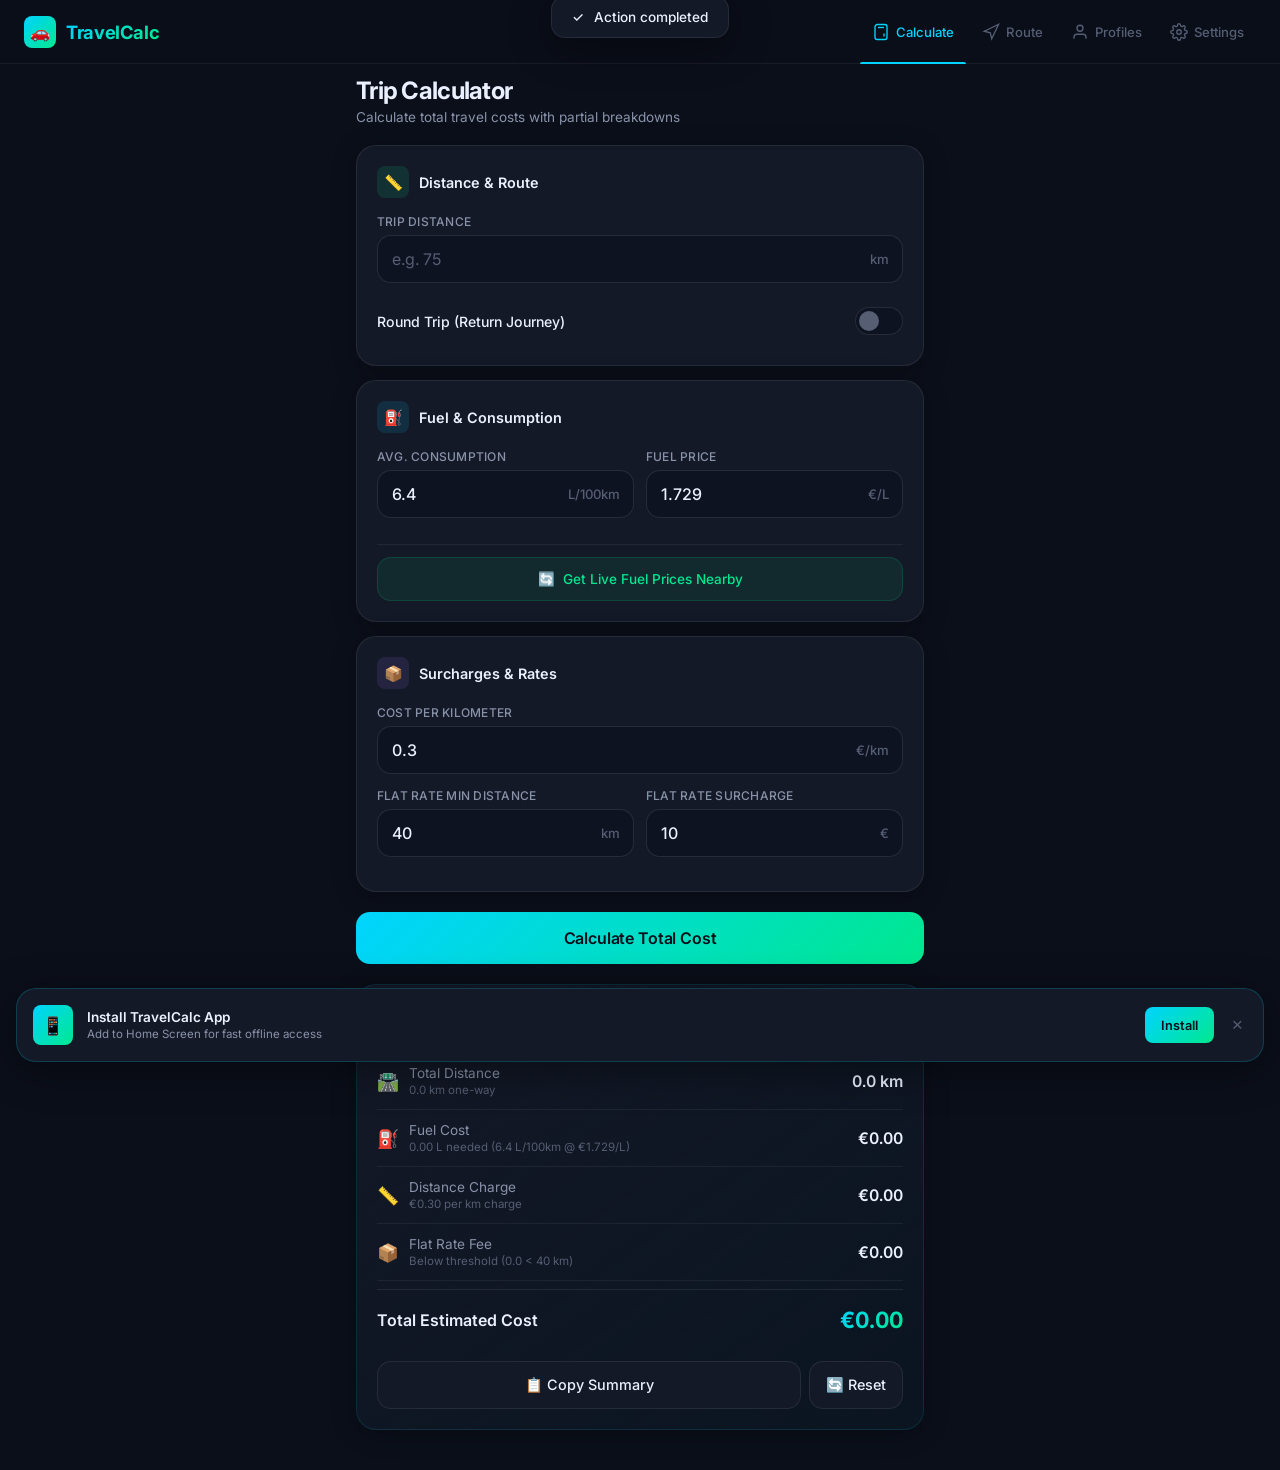
==== commit 8b45b626: "Add in-app API setup guides + Use Demo Key button for Tankerkoenig" ====
--- a/index.html
+++ b/index.html
@@ -323,6 +323,20 @@
             <button type="button" class="btn-secondary btn-small" id="btnSaveMapsKey">Save Key</button>
             <button type="button" class="btn-secondary btn-small" id="btnClearMapsKey">Clear</button>
           </div>
+
+          <!-- Google Maps Setup Guide -->
+          <details class="api-guide" id="googleMapsGuide">
+            <summary class="api-guide__toggle">📖 How to get a Google Maps API Key</summary>
+            <div class="api-guide__content">
+              <div class="api-guide__step"><span class="api-guide__step-num">1</span> Go to the <a href="https://console.cloud.google.com/apis/credentials" target="_blank" rel="noopener">Google Cloud Console → Credentials</a></div>
+              <div class="api-guide__step"><span class="api-guide__step-num">2</span> Create a project (or select an existing one)</div>
+              <div class="api-guide__step"><span class="api-guide__step-num">3</span> Click <strong>"+ Create Credentials"</strong> → <strong>"API Key"</strong></div>
+              <div class="api-guide__step"><span class="api-guide__step-num">4</span> Enable the <strong>Distance Matrix API</strong> and <strong>Places API</strong> in <a href="https://console.cloud.google.com/apis/library" target="_blank" rel="noopener">API Library</a></div>
+              <div class="api-guide__step"><span class="api-guide__step-num">5</span> Copy the key and paste it above</div>
+              <div class="api-guide__note">💡 Google gives $200/month free credit (~40,000 route lookups). No charges unless you exceed that.</div>
+              <div class="api-guide__note">ℹ️ <strong>Optional:</strong> The app already uses free open routing (OSRM) without this key. Google Maps provides more accurate results for complex addresses.</div>
+            </div>
+          </details>
         </div>
 
         <div class="settings-item" style="margin-top: 12px;">
@@ -344,10 +358,23 @@
             <input type="password" id="settingTankerkoenigKey" class="form-input" placeholder="e.g. 00000000-0000-0000-0000-000000000002">
             <button type="button" class="form-input-group__btn" id="btnToggleTankerKeyVisibility">👁️</button>
           </div>
-          <div style="display: flex; gap: 8px; margin-top: 10px;">
+          <div style="display: flex; gap: 8px; margin-top: 10px; flex-wrap: wrap;">
             <button type="button" class="btn-secondary btn-small" id="btnSaveTankerKey">Save Key</button>
             <button type="button" class="btn-secondary btn-small" id="btnClearTankerKey">Clear</button>
-          </div>
+            <button type="button" class="btn-secondary btn-small" id="btnUseDemoTankerKey" style="margin-left: auto; border-color: rgba(0, 232, 143, 0.3); color: var(--accent-secondary);">⚡ Use Demo Key</button>
+          </div>
+
+          <!-- Tankerkönig Setup Guide -->
+          <details class="api-guide" id="tankerkoenigGuide">
+            <summary class="api-guide__toggle">📖 How to get a Tankerkönig API Key</summary>
+            <div class="api-guide__content">
+              <div class="api-guide__step"><span class="api-guide__step-num">1</span> Go to <a href="https://creativecommons.tankerkoenig.de/" target="_blank" rel="noopener">creativecommons.tankerkoenig.de</a></div>
+              <div class="api-guide__step"><span class="api-guide__step-num">2</span> Click <strong>"API-Key anfordern"</strong> (Request API Key)</div>
+              <div class="api-guide__step"><span class="api-guide__step-num">3</span> Enter your email and a short usage description</div>
+              <div class="api-guide__step"><span class="api-guide__step-num">4</span> You'll receive a UUID key by email — paste it above</div>
+              <div class="api-guide__note">💡 100% free, no credit card needed. Or click <strong>"Use Demo Key"</strong> above to try it instantly with the public test key.</div>
+            </div>
+          </details>
         </div>
       </div>
 
--- a/style.css
+++ b/style.css
@@ -1003,6 +1003,91 @@
 .api-key-status.missing {
   background: rgba(255, 179, 71, 0.1);
   color: var(--accent-warning);
+}
+
+/* ---- API Setup Guides ---- */
+.api-guide {
+  margin-top: 14px;
+  border-top: 1px solid var(--border-subtle);
+  padding-top: 12px;
+}
+
+.api-guide__toggle {
+  font-size: 0.82rem;
+  font-weight: 500;
+  color: var(--accent-primary);
+  cursor: pointer;
+  list-style: none;
+  display: flex;
+  align-items: center;
+  gap: 6px;
+  padding: 6px 0;
+  transition: var(--transition-fast);
+}
+
+.api-guide__toggle::-webkit-details-marker {
+  display: none;
+}
+
+.api-guide__toggle::after {
+  content: '▸';
+  font-size: 0.7rem;
+  margin-left: auto;
+  transition: transform 0.2s ease;
+}
+
+.api-guide[open] .api-guide__toggle::after {
+  transform: rotate(90deg);
+}
+
+.api-guide__content {
+  padding: 10px 0 4px;
+}
+
+.api-guide__step {
+  display: flex;
+  align-items: flex-start;
+  gap: 10px;
+  font-size: 0.82rem;
+  color: var(--text-secondary);
+  line-height: 1.5;
+  padding: 6px 0;
+}
+
+.api-guide__step a {
+  color: var(--accent-primary);
+  text-decoration: none;
+  font-weight: 500;
+}
+
+.api-guide__step a:hover {
+  text-decoration: underline;
+}
+
+.api-guide__step-num {
+  width: 22px;
+  height: 22px;
+  min-width: 22px;
+  background: rgba(0, 212, 255, 0.1);
+  border-radius: 50%;
+  display: flex;
+  align-items: center;
+  justify-content: center;
+  font-size: 0.72rem;
+  font-weight: 700;
+  color: var(--accent-primary);
+  margin-top: 1px;
+}
+
+.api-guide__note {
+  font-size: 0.78rem;
+  color: var(--text-muted);
+  line-height: 1.5;
+  padding: 8px 10px;
+  margin-top: 6px;
+  background: rgba(255, 255, 255, 0.02);
+  border-radius: var(--radius-sm);
+  border-left: 2px solid var(--accent-primary);
 }
 
 /* ---- Modal ---- */
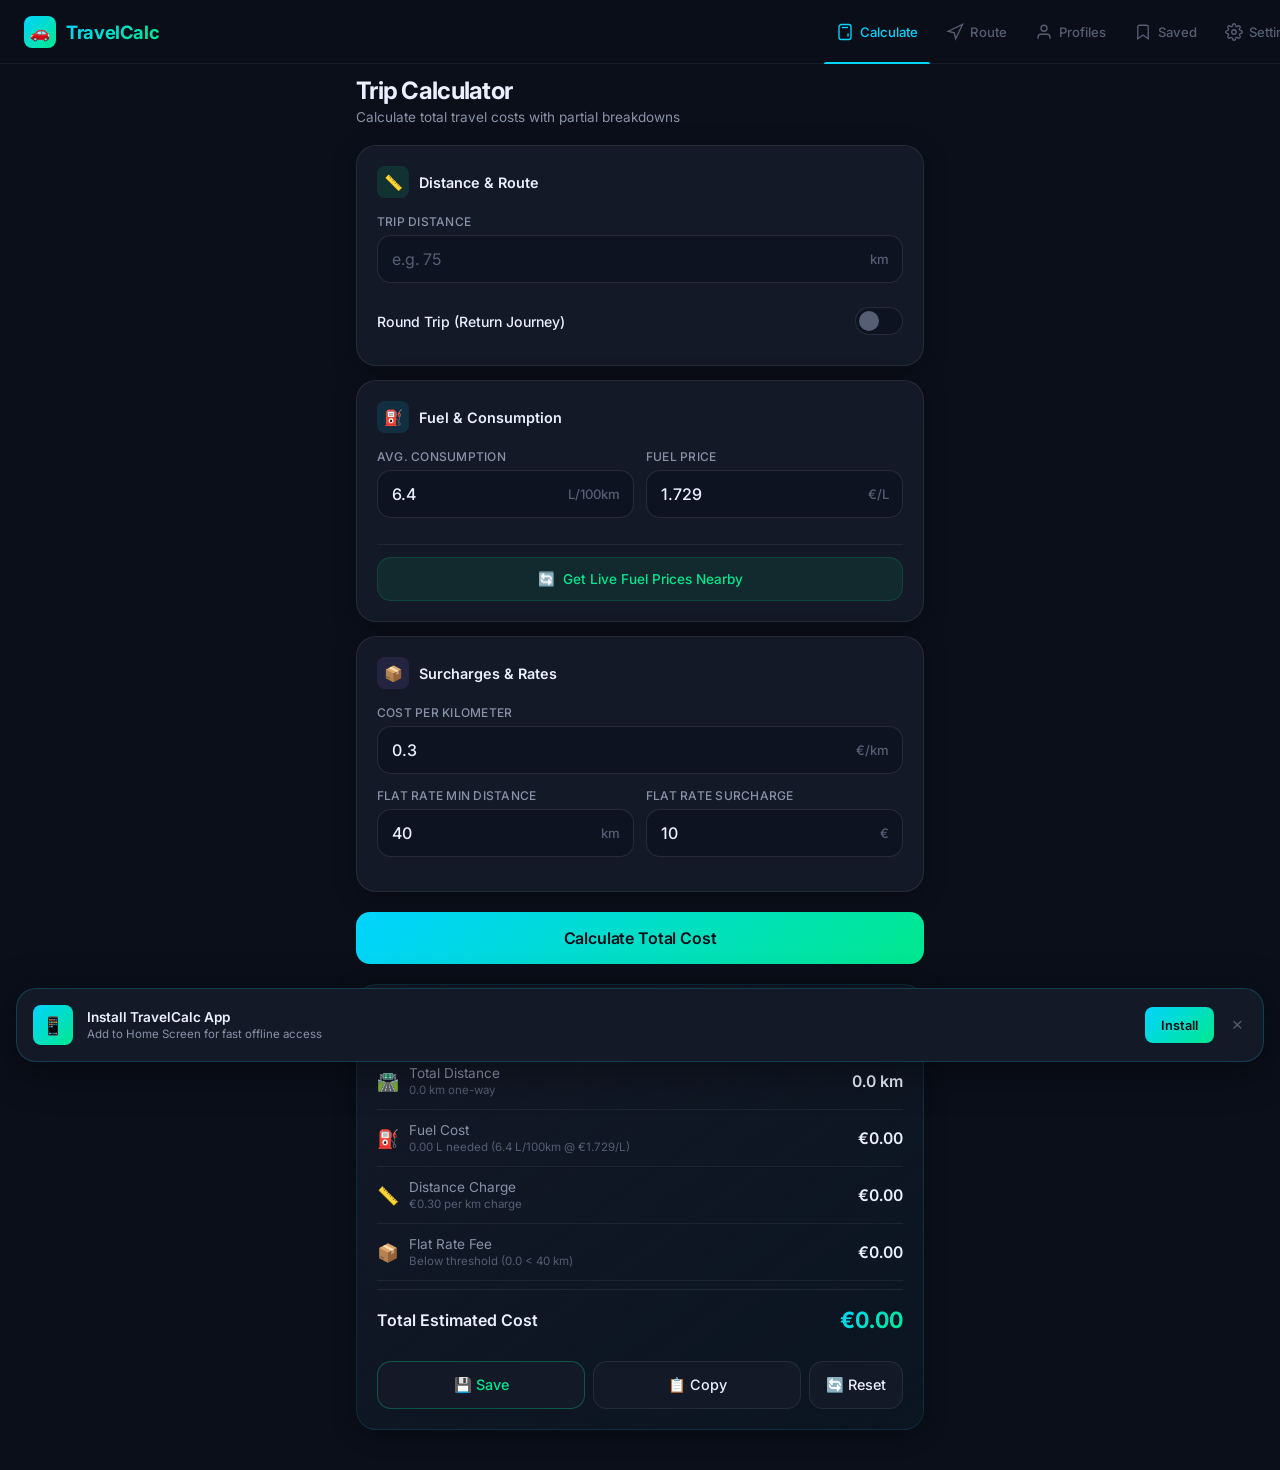
==== commit 1ad44be2: "Fix toast bug and add saved calculations with sort, edit date, and PDF print export" ====
--- a/index.html
+++ b/index.html
@@ -198,9 +198,12 @@
             <div class="result-row__value" id="resTotalCost">€0.00</div>
           </div>
 
-          <div style="display: flex; gap: 8px; margin-top: 16px;">
+          <div style="display: flex; gap: 8px; margin-top: 16px; flex-wrap: wrap;">
+            <button type="button" class="btn-secondary" id="btnSaveCalc" style="flex: 1; border-color: rgba(0, 232, 143, 0.3); color: var(--accent-secondary);">
+              💾 Save
+            </button>
             <button type="button" class="btn-secondary" id="btnCopySummary" style="flex: 1;">
-              📋 Copy Summary
+              📋 Copy
             </button>
             <button type="button" class="btn-secondary" id="btnResetCalc" style="width: auto; padding: 0 16px;">
               🔄 Reset
@@ -426,11 +429,38 @@
         </button>
       </div>
 
+      </div>
+
       <!-- App Information -->
       <div class="app-info">
         <p><strong>Travel Cost Calculator PWA v1.0</strong></p>
         <p>Progressive Web Application for Android & Desktop</p>
         <p>Data stored locally in your browser sandbox.</p>
+      </div>
+    </section>
+
+    <!-- ==================== VIEW 5: SAVED CALCULATIONS ==================== -->
+    <section class="view" id="view-saved">
+      <h1 class="section-title">Saved Calculations</h1>
+      <p class="section-subtitle">History of your trips and expenses</p>
+
+      <div class="glass-card" style="margin-bottom: 20px;">
+        <div style="display: flex; justify-content: space-between; align-items: center; margin-bottom: 16px;">
+          <div class="glass-card__title" style="margin-bottom: 0;">
+            <div class="glass-card__title-icon flat">🗂️</div>
+            <span>History</span>
+          </div>
+          <select id="sortSavedSelect" class="form-select" style="width: auto; height: 32px; padding: 0 10px; font-size: 0.8rem;">
+            <option value="date-desc">Newest First</option>
+            <option value="date-asc">Oldest First</option>
+            <option value="name-asc">Name (A-Z)</option>
+            <option value="name-desc">Name (Z-A)</option>
+          </select>
+        </div>
+
+        <div id="savedCalculationsList">
+          <!-- Saved calculations will be injected here -->
+        </div>
       </div>
     </section>
 
@@ -450,6 +480,10 @@
       <svg viewBox="0 0 24 24"><path d="M20 21v-2a4 4 0 0 0-4-4H8a4 4 0 0 0-4 4v2"></path><circle cx="12" cy="7" r="4"></circle></svg>
       <span>Profiles</span>
     </button>
+    <button type="button" class="bottom-nav__item" data-view="saved" id="navSaved">
+      <svg viewBox="0 0 24 24"><path d="M19 21l-7-5-7 5V5a2 2 0 0 1 2-2h10a2 2 0 0 1 2 2z"></path></svg>
+      <span>Saved</span>
+    </button>
     <button type="button" class="bottom-nav__item" data-view="settings" id="navSettings">
       <svg viewBox="0 0 24 24"><circle cx="12" cy="12" r="3"></circle><path d="M19.4 15a1.65 1.65 0 0 0 .33 1.82l.06.06a2 2 0 0 1 0 2.83 2 2 0 0 1-2.83 0l-.06-.06a1.65 1.65 0 0 0-1.82-.33 1.65 1.65 0 0 0-1 1.51V21a2 2 0 0 1-2 2 2 2 0 0 1-2-2v-.09A1.65 1.65 0 0 0 9 19.4a1.65 1.65 0 0 0-1.82.33l-.06.06a2 2 0 0 1-2.83 0 2 2 0 0 1 0-2.83l.06-.06a1.65 1.65 0 0 0 .33-1.82 1.65 1.65 0 0 0-1.51-1H3a2 2 0 0 1-2-2 2 2 0 0 1 2-2h.09A1.65 1.65 0 0 0 4.6 9a1.65 1.65 0 0 0-.33-1.82l-.06-.06a2 2 0 0 1 0-2.83 2 2 0 0 1 2.83 0l.06.06a1.65 1.65 0 0 0 1.82.33H9a1.65 1.65 0 0 0 1-1.51V3a2 2 0 0 1 2-2 2 2 0 0 1 2 2v.09a1.65 1.65 0 0 0 1 1.51 1.65 1.65 0 0 0 1.82-.33l.06-.06a2 2 0 0 1 2.83 0 2 2 0 0 1 0 2.83l-.06.06a1.65 1.65 0 0 0-.33 1.82V9a1.65 1.65 0 0 0 1.51 1H21a2 2 0 0 1 2 2 2 2 0 0 1-2 2h-.09a1.65 1.65 0 0 0-1.51 1z"></path></svg>
       <span>Settings</span>
@@ -510,6 +544,31 @@
       <div class="modal__footer">
         <button type="button" class="btn-secondary" id="btnCancelProfileModal">Cancel</button>
         <button type="button" class="btn-primary" id="btnSaveProfileModal">Save Profile</button>
+      </div>
+    </div>
+  </div>
+
+  <!-- ==================== MODAL: SAVE/EDIT CALCULATION ==================== -->
+  <div class="modal-overlay" id="saveCalcModalOverlay">
+    <div class="modal">
+      <div class="modal__handle"></div>
+      <h2 class="modal__title" id="saveCalcModalTitle">Save Calculation</h2>
+      
+      <input type="hidden" id="modalCalcId">
+
+      <div class="form-group">
+        <label class="form-label" for="modalCalcName">Calculation Name</label>
+        <input type="text" id="modalCalcName" class="form-input" placeholder="e.g. Summer Road Trip">
+      </div>
+
+      <div class="form-group">
+        <label class="form-label" for="modalCalcDate">Date</label>
+        <input type="date" id="modalCalcDate" class="form-input">
+      </div>
+
+      <div class="modal__footer">
+        <button type="button" class="btn-secondary" id="btnCancelCalcModal">Cancel</button>
+        <button type="button" class="btn-primary" id="btnConfirmSaveCalc">Save</button>
       </div>
     </div>
   </div>
@@ -532,6 +591,9 @@
       </div>
     </div>
   </div>
+
+  <!-- ==================== PRINT CONTAINER ==================== -->
+  <div id="printContainer" class="print-only"></div>
 
   <!-- ==================== TOAST ==================== -->
   <div class="toast" id="appToast">
--- a/style.css
+++ b/style.css
@@ -1160,7 +1160,9 @@
   position: fixed;
   top: calc(var(--nav-height) + 16px);
   left: 50%;
-  transform: translateX(-50%) translateY(-200%);
+  transform: translateX(-50%) translateY(-20px);
+  opacity: 0;
+  visibility: hidden;
   background: var(--bg-card);
   border: 1px solid var(--border-card);
   border-radius: var(--radius-md);
@@ -1170,7 +1172,7 @@
   color: var(--text-primary);
   box-shadow: var(--shadow-elevated);
   z-index: 150;
-  transition: transform 0.4s cubic-bezier(0.34, 1.56, 0.64, 1);
+  transition: all 0.4s cubic-bezier(0.34, 1.56, 0.64, 1);
   display: flex;
   align-items: center;
   gap: 10px;
@@ -1180,6 +1182,8 @@
 
 .toast.show {
   transform: translateX(-50%) translateY(0);
+  opacity: 1;
+  visibility: visible;
   pointer-events: auto;
 }
 
@@ -1434,3 +1438,37 @@
     top: calc(var(--nav-height) + 16px);
   }
 }
+
+/* ---- Print Styles ---- */
+@media print {
+  body {
+    background: #fff;
+    color: #000;
+  }
+  .app-header, .bottom-nav, .app-header__profile-badge {
+    display: none !important;
+  }
+  .view {
+    display: none !important;
+  }
+  .view.print-active {
+    display: block !important;
+  }
+  .glass-card {
+    background: none !important;
+    border: 1px solid #ccc !important;
+    box-shadow: none !important;
+    margin-bottom: 20px !important;
+    page-break-inside: avoid;
+  }
+  .btn-primary, .btn-secondary, .fetch-fuel-btn {
+    display: none !important;
+  }
+  .print-only {
+    display: block !important;
+  }
+  .no-print {
+    display: none !important;
+  }
+}
+
